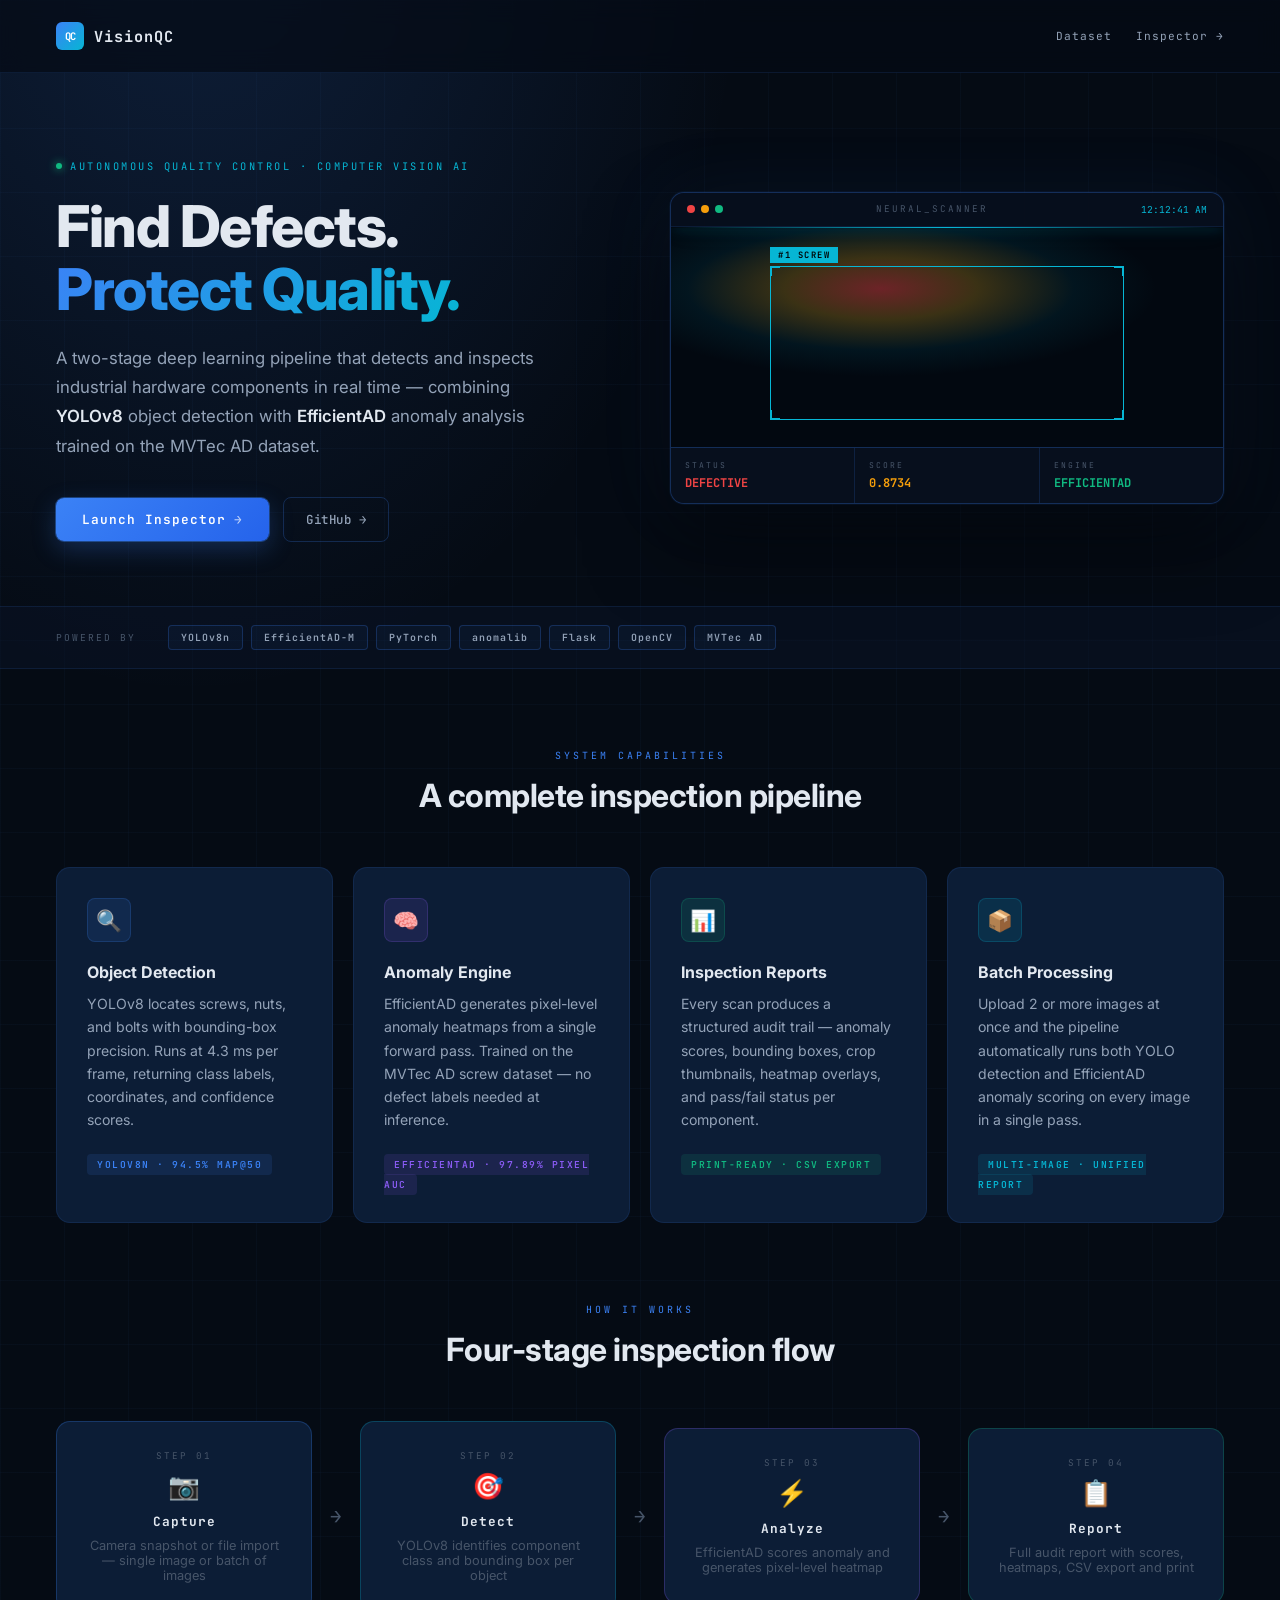
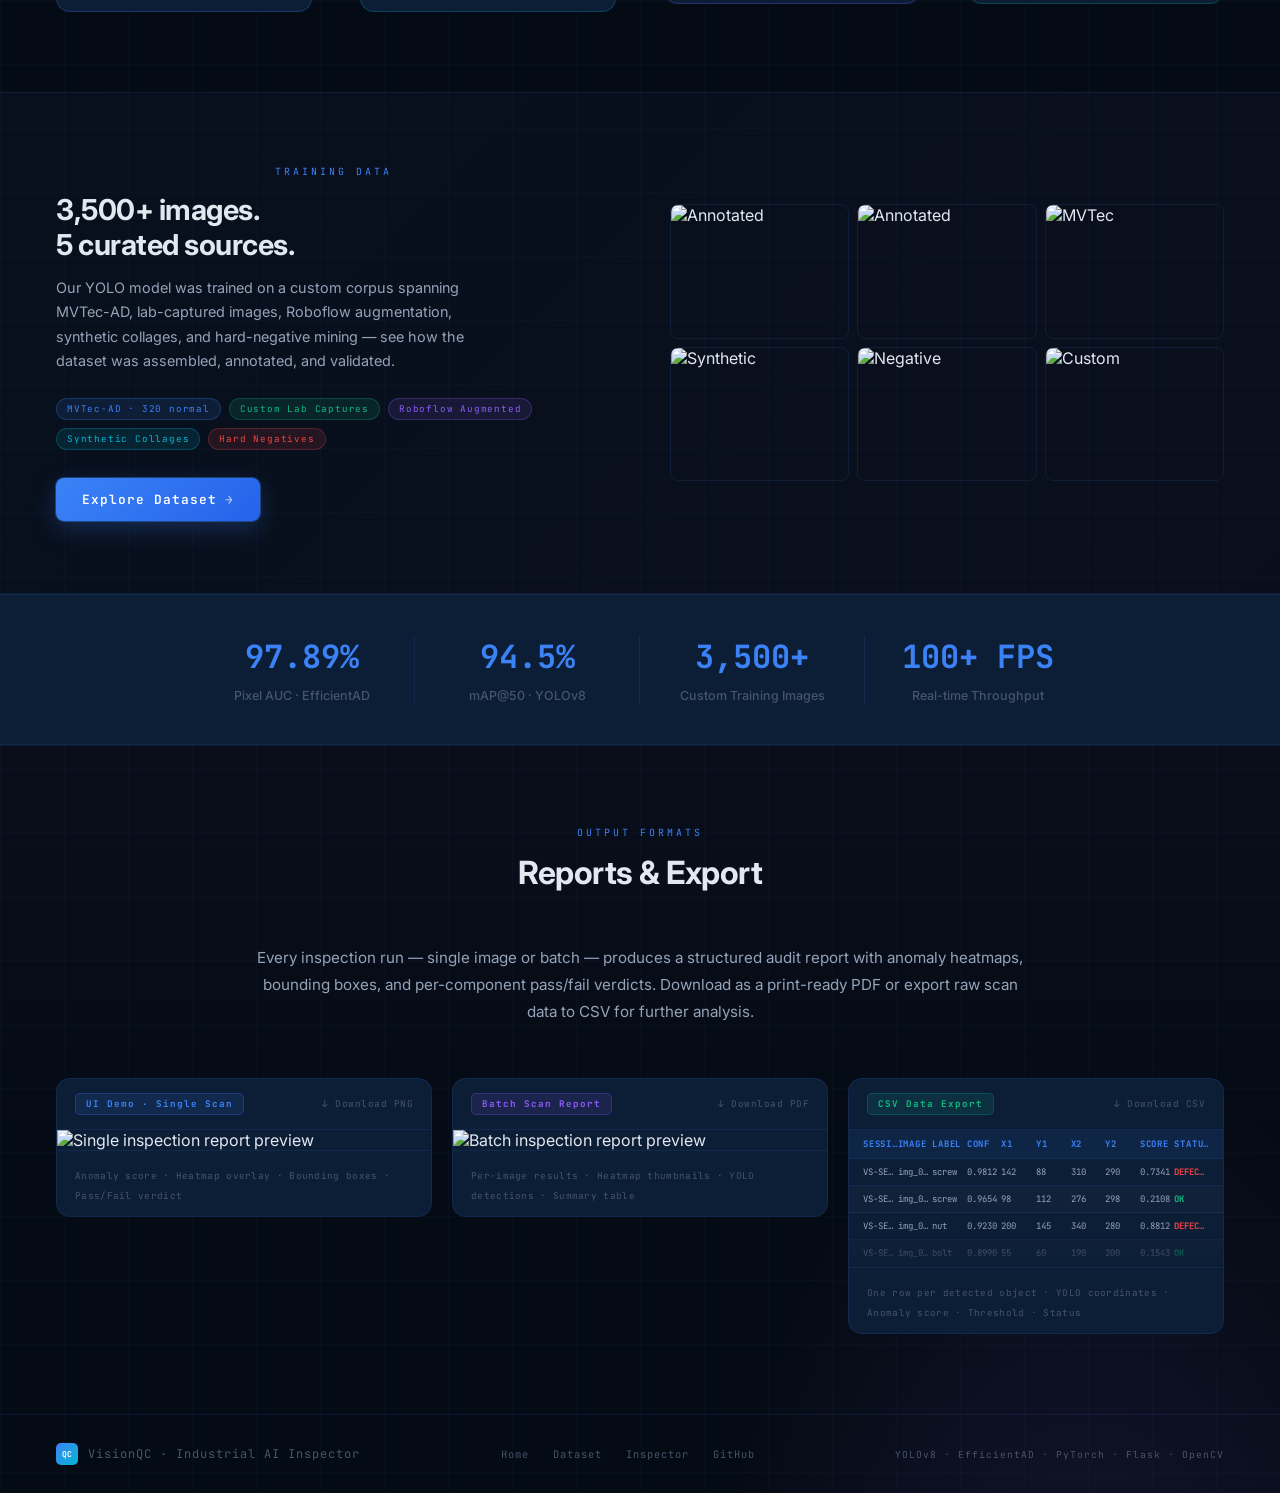
==== index.html @ ea5e5233 "Initial commit — VisionQC Industrial Defect Detection AI Two-stage deep learning pipeline: YOLOv8n d" ====
<!DOCTYPE html>
<html lang="en">
<head>
    <meta charset="UTF-8">
    <meta name="viewport" content="width=device-width, initial-scale=1.0">
    <title>VisionQC — Industrial Defect Detection AI</title>
    <link rel="preconnect" href="https://fonts.googleapis.com">
    <link href="https://fonts.googleapis.com/css2?family=Inter:wght@300;400;500;600;700;800&family=JetBrains+Mono:wght@400;500;600;700&display=swap" rel="stylesheet">
    <link rel="stylesheet" href="style.css">
</head>
<body class="index-body">

<!-- ── NAV ──────────────────────────────────────────────────── -->
<nav class="nav">
    <div class="nav-logo">
        <div class="logo-icon">QC</div>
        <span class="logo-text">VisionQC</span>
    </div>
    <div class="nav-right">
        <a href="dataset.html" class="nav-link">Dataset</a>
        <a href="dashboard.html" class="nav-link">Inspector →</a>
    </div>
</nav>

<!-- ── HERO ─────────────────────────────────────────────────── -->
<section class="hero">
    <div class="hero-content">
        <div class="hero-eyebrow">
            <span class="live-dot"></span>
            Autonomous Quality Control · Computer Vision AI
        </div>
        <h1 class="hero-title">
            Find Defects.<br>
            <span class="text-gradient">Protect Quality.</span>
        </h1>
        <p class="hero-desc">
            A two-stage deep learning pipeline that detects and inspects industrial hardware
            components in real time — combining <strong>YOLOv8</strong> object detection with
            <strong>EfficientAD</strong> anomaly analysis trained on the MVTec AD dataset.
        </p>
        <div class="hero-cta">
            <a href="dashboard.html" class="btn-primary">
                <span>Launch Inspector</span>
                <span class="btn-arrow">→</span>
            </a>
            <a href="https://github.com/devgandhi2705/VisionQC" class="btn-ghost" target="_blank" rel="noopener">GitHub →</a>
        </div>
    </div>

    <!-- Animated scanner mockup -->
    <div class="hero-visual">
        <div class="mockup-frame">
            <div class="mockup-topbar">
                <div class="mockup-dots">
                    <span style="background:#ef4444"></span>
                    <span style="background:#f59e0b"></span>
                    <span style="background:#10b981"></span>
                </div>
                <span class="mockup-name">NEURAL_SCANNER</span>
                <span class="mockup-time" id="mockClock">00:00:00</span>
            </div>
            <div class="mockup-viewport">
                <div class="mockup-heat"></div>
                <div class="mockup-scan-line"></div>
                <div class="mockup-bbox">
                    <div class="mockup-bbox-label">#1 SCREW</div>
                    <span class="mc tl"></span>
                    <span class="mc tr"></span>
                    <span class="mc bl"></span>
                    <span class="mc br"></span>
                </div>
            </div>
            <div class="mockup-statusbar">
                <div class="mockup-stat">
                    <span class="ms-label">Status</span>
                    <span class="ms-val defect">DEFECTIVE</span>
                </div>
                <div class="mockup-stat">
                    <span class="ms-label">Score</span>
                    <span class="ms-val score">0.8734</span>
                </div>
                <div class="mockup-stat">
                    <span class="ms-label">Engine</span>
                    <span class="ms-val ok">EFFICIENTAD</span>
                </div>
            </div>
        </div>
    </div>
</section>

<!-- ── TECH STRIP ────────────────────────────────────────────── -->
<div class="tech-strip">
    <span class="tech-powered">Powered by</span>
    <div class="tech-badges">
        <span class="tech-badge">YOLOv8n</span>
        <span class="tech-badge">EfficientAD-M</span>
        <span class="tech-badge">PyTorch</span>
        <span class="tech-badge">anomalib</span>
        <span class="tech-badge">Flask</span>
        <span class="tech-badge">OpenCV</span>
        <span class="tech-badge">MVTec AD</span>
    </div>
</div>

<!-- ── FEATURES ──────────────────────────────────────────────── -->
<section class="features-section">
    <p class="section-eyebrow">System Capabilities</p>
    <h2 class="section-title-main">A complete inspection pipeline</h2>
    <div class="features-grid">
        <div class="feat-card blue">
            <div class="feat-icon blue">🔍</div>
            <h3>Object Detection</h3>
            <p>YOLOv8 locates screws, nuts, and bolts with bounding-box precision. Runs at 4.3 ms per frame, returning class labels, coordinates, and confidence scores.</p>
            <span class="feat-chip blue">YOLOv8n · 94.5% mAP@50</span>
        </div>
        <div class="feat-card purple">
            <div class="feat-icon purple">🧠</div>
            <h3>Anomaly Engine</h3>
            <p>EfficientAD generates pixel-level anomaly heatmaps from a single forward pass. Trained on the MVTec AD screw dataset — no defect labels needed at inference.</p>
            <span class="feat-chip purple">EfficientAD · 97.89% Pixel AUC</span>
        </div>
        <div class="feat-card green">
            <div class="feat-icon green">📊</div>
            <h3>Inspection Reports</h3>
            <p>Every scan produces a structured audit trail — anomaly scores, bounding boxes, crop thumbnails, heatmap overlays, and pass/fail status per component.</p>
            <span class="feat-chip green">Print-ready · CSV export</span>
        </div>
        <div class="feat-card cyan">
            <div class="feat-icon cyan">📦</div>
            <h3>Batch Processing</h3>
            <p>Upload 2 or more images at once and the pipeline automatically runs both YOLO detection and EfficientAD anomaly scoring on every image in a single pass.</p>
            <span class="feat-chip cyan">Multi-image · Unified report</span>
        </div>
    </div>
</section>

<!-- ── PIPELINE STEPS ────────────────────────────────────────── -->
<section class="pipeline-section" style="padding-top:0;">
    <p class="section-eyebrow">How it works</p>
    <h2 class="section-title-main">Four-stage inspection flow</h2>
    <div class="pipeline-steps pipeline-steps-4">
        <div class="pipe-step" style="border-color:rgba(59,130,246,0.25);">
            <div class="pipe-num">STEP 01</div>
            <span class="pipe-icon">📷</span>
            <div class="pipe-name">Capture</div>
            <div class="pipe-sub">Camera snapshot or file import — single image or batch of images</div>
        </div>
        <div class="pipe-arrow">→</div>
        <div class="pipe-step" style="border-color:rgba(6,182,212,0.25);">
            <div class="pipe-num">STEP 02</div>
            <span class="pipe-icon">🎯</span>
            <div class="pipe-name">Detect</div>
            <div class="pipe-sub">YOLOv8 identifies component class and bounding box per object</div>
        </div>
        <div class="pipe-arrow">→</div>
        <div class="pipe-step" style="border-color:rgba(139,92,246,0.25);">
            <div class="pipe-num">STEP 03</div>
            <span class="pipe-icon">⚡</span>
            <div class="pipe-name">Analyze</div>
            <div class="pipe-sub">EfficientAD scores anomaly and generates pixel-level heatmap</div>
        </div>
        <div class="pipe-arrow">→</div>
        <div class="pipe-step" style="border-color:rgba(16,185,129,0.25);">
            <div class="pipe-num">STEP 04</div>
            <span class="pipe-icon">📋</span>
            <div class="pipe-name">Report</div>
            <div class="pipe-sub">Full audit report with scores, heatmaps, CSV export and print</div>
        </div>
    </div>
</section>

<!-- ── DATASET HIGHLIGHT ──────────────────────────────────────── -->
<section class="dataset-highlight-section">
    <div class="ds-hl-inner">
        <div class="ds-hl-text">
            <p class="section-eyebrow" style="margin-bottom:14px;">Training Data</p>
            <h2 class="section-title-main" style="font-size:1.8rem; margin-bottom:14px; text-align:left;">
                3,500+ images.<br>5 curated sources.
            </h2>
            <p style="font-size:0.9rem; color:var(--t2); line-height:1.7; margin-bottom:24px; max-width:440px;">
                Our YOLO model was trained on a custom corpus spanning MVTec-AD, lab-captured images,
                Roboflow augmentation, synthetic collages, and hard-negative mining — see how the
                dataset was assembled, annotated, and validated.
            </p>
            <div class="ds-hl-chips">
                <span class="ds-chip blue">MVTec-AD · 320 normal</span>
                <span class="ds-chip green">Custom Lab Captures</span>
                <span class="ds-chip purple">Roboflow Augmented</span>
                <span class="ds-chip cyan">Synthetic Collages</span>
                <span class="ds-chip red">Hard Negatives</span>
            </div>
            <a href="dataset.html" class="btn-primary" style="display:inline-flex; margin-top:28px;">
                <span>Explore Dataset</span>
                <span class="btn-arrow">→</span>
            </a>
        </div>
        <div class="ds-hl-gallery">
            <div class="ds-hl-img-grid">
                <img src="static/dataset/visualized/img_000001.jpg" alt="Annotated">
                <img src="static/dataset/visualized/img_000003.jpg" alt="Annotated">
                <img src="static/dataset/mvtec/mvtec_02.jpeg" alt="MVTec">
                <img src="static/dataset/synthetic/synth_02.jpeg" alt="Synthetic">
                <img src="static/dataset/negatives/neg_02.jpeg" alt="Negative">
                <img src="static/dataset/own/own_01.jpg" alt="Custom">
            </div>
        </div>
    </div>
</section>

<!-- ── STATS ─────────────────────────────────────────────────── -->
<div class="stats-strip">
    <div class="stats-inner">
        <div class="stat-item">
            <span class="stat-num">97.89%</span>
            <span class="stat-desc">Pixel AUC · EfficientAD</span>
        </div>
        <div class="stat-item">
            <span class="stat-num">94.5%</span>
            <span class="stat-desc">mAP@50 · YOLOv8</span>
        </div>
        <div class="stat-item">
            <span class="stat-num">3,500+</span>
            <span class="stat-desc">Custom Training Images</span>
        </div>
        <div class="stat-item">
            <span class="stat-num">100+ FPS</span>
            <span class="stat-desc">Real-time Throughput</span>
        </div>
    </div>
</div>

<!-- ── REPORTS & EXPORT ───────────────────────────────────────── -->
<section class="reports-section">
    <div class="reports-inner">
        <div class="reports-header">
            <p class="section-eyebrow">Output Formats</p>
            <h2 class="section-title-main">Reports & Export</h2>
            <p class="reports-sub">
                Every inspection run — single image or batch — produces a structured audit report
                with anomaly heatmaps, bounding boxes, and per-component pass/fail verdicts.
                Download as a print-ready PDF or export raw scan data to CSV for further analysis.
            </p>
        </div>

        <div class="reports-grid">

            <!-- Single Report -->
            <div class="report-preview-card">
                <div class="rpc-header">
                    <div class="rpc-tag blue">UI Demo · Single Scan</div>
                    <a href="static/output/single_report.png" download="single_report.png" target="_blank" class="rpc-dl-btn">
                        ↓ Download PNG
                    </a>
                </div>
                <div class="rpc-img-wrap">
                    <img src="static/output/single_report.png" alt="Single inspection report preview">
                    <div class="rpc-img-overlay">
                        <a href="static/output/single_report.png" download="single_report.png" target="_blank" class="rpc-dl-big">Download Sample Report</a>
                    </div>
                </div>
                <div class="rpc-footer">
                    <span class="rpc-detail">Anomaly score · Heatmap overlay · Bounding boxes · Pass/Fail verdict</span>
                </div>
            </div>

            <!-- Batch Report -->
            <div class="report-preview-card">
                <div class="rpc-header">
                    <div class="rpc-tag purple">Batch Scan Report</div>
                    <a href="static/output/VisionQC — Inspection Report.pdf" download target="_blank" class="rpc-dl-btn">
                        ↓ Download PDF
                    </a>
                </div>
                <div class="rpc-img-wrap">
                    <img src="static/output/batch_report.png" alt="Batch inspection report preview">
                    <div class="rpc-img-overlay">
                        <a href="static/output/VisionQC — Inspection Report.pdf" download target="_blank" class="rpc-dl-big">Download Sample Report</a>
                    </div>
                </div>
                <div class="rpc-footer">
                    <span class="rpc-detail">Per-image results · Heatmap thumbnails · YOLO detections · Summary table</span>
                </div>
            </div>

            <!-- CSV Export -->
            <div class="report-preview-card csv-card">
                <div class="rpc-header">
                    <div class="rpc-tag green">CSV Data Export</div>
                    <a href="static/output/visionqc_batch_VS-SEBS0EV8_1778145481576.csv" download="visionqc_sample_export.csv" target="_blank" class="rpc-dl-btn">
                        ↓ Download CSV
                    </a>
                </div>
                <div class="csv-preview">
                    <div class="csv-header-row">
                        <span>SESSION</span><span>IMAGE</span><span>LABEL</span><span>CONF</span><span>X1</span><span>Y1</span><span>X2</span><span>Y2</span><span>SCORE</span><span>STATUS</span>
                    </div>
                    <div class="csv-data-row">
                        <span>VS-SE…</span><span>img_01.jpg</span><span>screw</span><span>0.9812</span><span>142</span><span>88</span><span>310</span><span>290</span><span>0.7341</span><span class="csv-status defect">DEFECTIVE</span>
                    </div>
                    <div class="csv-data-row alt">
                        <span>VS-SE…</span><span>img_02.jpg</span><span>screw</span><span>0.9654</span><span>98</span><span>112</span><span>276</span><span>298</span><span>0.2108</span><span class="csv-status ok">OK</span>
                    </div>
                    <div class="csv-data-row">
                        <span>VS-SE…</span><span>img_03.jpg</span><span>nut</span><span>0.9230</span><span>200</span><span>145</span><span>340</span><span>280</span><span>0.8812</span><span class="csv-status defect">DEFECTIVE</span>
                    </div>
                    <div class="csv-data-row alt">
                        <span>VS-SE…</span><span>img_04.jpg</span><span>bolt</span><span>0.8990</span><span>55</span><span>60</span><span>190</span><span>200</span><span>0.1543</span><span class="csv-status ok">OK</span>
                    </div>
                    <div class="csv-fade"></div>
                </div>
                <div class="rpc-footer">
                    <span class="rpc-detail">One row per detected object · YOLO coordinates · Anomaly score · Threshold · Status</span>
                </div>
            </div>

        </div>
    </div>
</section>

<!-- ── FOOTER ────────────────────────────────────────────────── -->
<footer class="site-footer">
    <div class="footer-brand">
        <div class="footer-logo-icon">QC</div>
        <span class="footer-name">VisionQC · Industrial AI Inspector</span>
    </div>
    <div class="footer-nav">
        <a href="index.html" class="footer-nav-link">Home</a>
        <a href="dataset.html" class="footer-nav-link">Dataset</a>
        <a href="dashboard.html" class="footer-nav-link">Inspector</a>
        <a href="https://github.com/devgandhi2705/VisionQC" class="footer-nav-link" target="_blank" rel="noopener">GitHub</a>
    </div>
    <span class="footer-stack">YOLOv8 · EfficientAD · PyTorch · Flask · OpenCV</span>
</footer>

<script>
    function tick() {
        document.getElementById('mockClock').textContent = new Date().toLocaleTimeString();
    }
    setInterval(tick, 1000);
    tick();
</script>
</body>
</html>
---- style.css ----
/* ================================================================
   VISIONQC — DESIGN SYSTEM & INDEX PAGE
   Font: Inter (body) + JetBrains Mono (data)
================================================================ */
@import url('https://fonts.googleapis.com/css2?family=Inter:wght@300;400;500;600;700;800&family=JetBrains+Mono:wght@400;500;600;700&display=swap');

/* ── Tokens ───────────────────────────────────────────────────── */
:root {
    --bg:          #050b14;
    --surface:     #0a1628;
    --panel:       #0c1d36;
    --border:      rgba(59,130,246,0.12);
    --border-mid:  rgba(59,130,246,0.24);

    --blue:        #3b82f6;
    --blue-soft:   rgba(59,130,246,0.12);
    --blue-glow:   rgba(59,130,246,0.25);
    --cyan:        #06b6d4;
    --cyan-soft:   rgba(6,182,212,0.12);
    --green:       #10b981;
    --green-soft:  rgba(16,185,129,0.12);
    --red:         #ef4444;
    --red-soft:    rgba(239,68,68,0.12);
    --purple:      #8b5cf6;
    --purple-soft: rgba(139,92,246,0.12);
    --amber:       #f59e0b;

    --t1: #e2e8f0;
    --t2: #94a3b8;
    --t3: #475569;

    --mono: 'JetBrains Mono', 'Fira Code', monospace;
    --sans: 'Inter', -apple-system, sans-serif;

    --radius: 8px;
    --radius-lg: 14px;
}

/* ── Reset ────────────────────────────────────────────────────── */
*, *::before, *::after { box-sizing: border-box; margin: 0; padding: 0; }
a { text-decoration: none; }

/* ================================================================
   INDEX PAGE
================================================================ */
.index-body {
    min-height: 100vh;
    background-color: var(--bg);
    background-image:
        radial-gradient(ellipse 80% 50% at 15% -5%,  rgba(59,130,246,0.18) 0%, transparent 55%),
        radial-gradient(ellipse 55% 45% at 85% 110%, rgba(139,92,246,0.13) 0%, transparent 55%),
        linear-gradient(rgba(59,130,246,0.035) 1px, transparent 1px),
        linear-gradient(90deg, rgba(59,130,246,0.035) 1px, transparent 1px);
    background-size: auto, auto, 64px 64px, 64px 64px;
    color: var(--t1);
    font-family: var(--sans);
    overflow-x: hidden;
}

/* ── NAV ──────────────────────────────────────────────────────── */
.nav {
    display: flex;
    justify-content: space-between;
    align-items: center;
    padding: 22px 56px;
    border-bottom: 1px solid var(--border);
    background: rgba(5,11,20,0.7);
    backdrop-filter: blur(12px);
    position: sticky;
    top: 0;
    z-index: 100;
}

.nav-logo {
    display: flex;
    align-items: center;
    gap: 10px;
}
.logo-icon {
    width: 28px; height: 28px;
    background: linear-gradient(135deg, var(--blue), var(--cyan));
    border-radius: 6px;
    display: flex;
    align-items: center;
    justify-content: center;
    font-family: var(--mono);
    font-size: 0.65rem;
    font-weight: 700;
    color: #fff;
    letter-spacing: -0.5px;
}
.logo-text {
    font-family: var(--mono);
    font-size: 0.95rem;
    font-weight: 700;
    color: var(--t1);
    letter-spacing: 1px;
}

.nav-right {
    display: flex;
    align-items: center;
    gap: 24px;
}
.nav-version {
    font-family: var(--mono);
    font-size: 0.6rem;
    color: var(--t3);
    padding: 3px 10px;
    border: 1px solid var(--border);
    border-radius: 99px;
    letter-spacing: 1.5px;
}
.nav-link {
    font-family: var(--mono);
    font-size: 0.7rem;
    color: var(--t2);
    letter-spacing: 1px;
    transition: color 0.2s;
}
.nav-link:hover { color: var(--blue); }

/* ── HERO ─────────────────────────────────────────────────────── */
.hero {
    display: grid;
    grid-template-columns: 1fr 1fr;
    gap: 60px;
    align-items: center;
    padding: 80px 56px 64px;
    max-width: 1280px;
    margin: 0 auto;
}

.hero-eyebrow {
    display: inline-flex;
    align-items: center;
    gap: 8px;
    font-family: var(--mono);
    font-size: 0.65rem;
    letter-spacing: 2.5px;
    text-transform: uppercase;
    color: var(--cyan);
    margin-bottom: 22px;
}
.live-dot {
    width: 6px; height: 6px;
    border-radius: 50%;
    background: var(--green);
    box-shadow: 0 0 8px var(--green);
    animation: livePulse 2s ease-in-out infinite;
}
@keyframes livePulse { 0%,100%{opacity:1;transform:scale(1)} 50%{opacity:0.5;transform:scale(0.85)} }

.hero-title {
    font-size: clamp(2.4rem, 4.5vw, 3.6rem);
    font-weight: 800;
    line-height: 1.1;
    letter-spacing: -1.5px;
    margin-bottom: 22px;
    color: var(--t1);
}
.text-gradient {
    background: linear-gradient(135deg, var(--blue) 0%, var(--cyan) 100%);
    -webkit-background-clip: text;
    -webkit-text-fill-color: transparent;
    background-clip: text;
}

.hero-desc {
    font-size: 1.05rem;
    line-height: 1.75;
    color: var(--t2);
    margin-bottom: 36px;
    max-width: 480px;
}
.hero-desc strong { color: var(--t1); font-weight: 600; }

.hero-cta {
    display: flex;
    gap: 14px;
    align-items: center;
    flex-wrap: wrap;
}

.btn-primary {
    display: inline-flex;
    align-items: center;
    gap: 8px;
    background: linear-gradient(135deg, var(--blue), #2563eb);
    color: #fff;
    font-family: var(--mono);
    font-size: 0.8rem;
    font-weight: 600;
    letter-spacing: 1px;
    padding: 13px 26px;
    border-radius: var(--radius);
    border: none;
    cursor: pointer;
    transition: all 0.25s;
    box-shadow: 0 0 0 1px rgba(59,130,246,0.4), 0 8px 24px rgba(59,130,246,0.25);
}
.btn-primary:hover {
    transform: translateY(-2px);
    box-shadow: 0 0 0 1px rgba(59,130,246,0.5), 0 12px 32px rgba(59,130,246,0.35);
}
.btn-arrow { opacity: 0.7; transition: transform 0.2s; }
.btn-primary:hover .btn-arrow { transform: translateX(3px); }

.btn-ghost {
    display: inline-flex;
    align-items: center;
    gap: 6px;
    background: transparent;
    color: var(--t2);
    font-family: var(--mono);
    font-size: 0.78rem;
    font-weight: 500;
    letter-spacing: 0.5px;
    padding: 13px 22px;
    border-radius: var(--radius);
    border: 1px solid var(--border-mid);
    cursor: pointer;
    transition: all 0.25s;
}
.btn-ghost:hover { border-color: var(--blue); color: var(--blue); background: var(--blue-soft); }

/* ── HERO VISUAL (MOCKUP) ─────────────────────────────────────── */
.hero-visual { position: relative; }

.mockup-frame {
    background: rgba(10,22,44,0.85);
    border: 1px solid var(--border-mid);
    border-radius: var(--radius-lg);
    overflow: hidden;
    box-shadow:
        0 0 0 1px rgba(59,130,246,0.06),
        0 40px 80px rgba(0,0,0,0.5),
        0 0 80px rgba(59,130,246,0.08);
    animation: floatUp 6s ease-in-out infinite;
}
@keyframes floatUp { 0%,100%{transform:translateY(0)} 50%{transform:translateY(-8px)} }

.mockup-topbar {
    display: flex;
    align-items: center;
    justify-content: space-between;
    padding: 10px 16px;
    background: rgba(5,11,20,0.6);
    border-bottom: 1px solid var(--border);
}
.mockup-dots { display: flex; gap: 6px; }
.mockup-dots span {
    width: 8px; height: 8px;
    border-radius: 50%;
    background: var(--border-mid);
}
.mockup-name {
    font-family: var(--mono);
    font-size: 0.58rem;
    color: var(--t3);
    letter-spacing: 2px;
    text-transform: uppercase;
}
.mockup-time {
    font-family: var(--mono);
    font-size: 0.6rem;
    color: var(--cyan);
}

.mockup-viewport {
    position: relative;
    height: 220px;
    background: #020810;
    overflow: hidden;
}

/* Simulated heatmap gradient background */
.mockup-heat {
    position: absolute;
    inset: 0;
    background: radial-gradient(ellipse 50% 40% at 38% 28%, rgba(239,68,68,0.6) 0%, rgba(251,191,36,0.3) 35%, rgba(6,182,212,0.1) 70%, transparent 100%);
    opacity: 0.75;
}

.mockup-scan-line {
    position: absolute;
    left: 0; right: 0;
    height: 1px;
    background: linear-gradient(90deg, transparent, var(--cyan), transparent);
    box-shadow: 0 0 12px var(--cyan), 0 0 24px rgba(6,182,212,0.4);
    animation: scanDown 3s linear infinite;
    z-index: 5;
}
@keyframes scanDown { 0%{top:0%} 100%{top:100%} }

.mockup-bbox {
    position: absolute;
    top: 18%; left: 18%; right: 18%; bottom: 12%;
    border: 1.5px solid var(--cyan);
    z-index: 6;
}
.mockup-bbox-label {
    position: absolute;
    top: -20px; left: -1px;
    font-family: var(--mono);
    font-size: 0.55rem;
    font-weight: 600;
    letter-spacing: 1.5px;
    color: #000;
    background: var(--cyan);
    padding: 2px 8px;
}

/* Corner brackets */
.mc { position: absolute; width: 10px; height: 10px; border-color: var(--cyan); border-style: solid; }
.mc.tl { top: -1px; left: -1px; border-width: 2px 0 0 2px; }
.mc.tr { top: -1px; right: -1px; border-width: 2px 2px 0 0; }
.mc.bl { bottom: -1px; left: -1px; border-width: 0 0 2px 2px; }
.mc.br { bottom: -1px; right: -1px; border-width: 0 2px 2px 0; }

.mockup-statusbar {
    display: grid;
    grid-template-columns: repeat(3, 1fr);
    gap: 1px;
    background: var(--border);
    border-top: 1px solid var(--border);
}
.mockup-stat {
    background: rgba(5,11,20,0.8);
    padding: 12px 14px;
    display: flex;
    flex-direction: column;
    gap: 5px;
}
.ms-label {
    font-family: var(--mono);
    font-size: 0.5rem;
    letter-spacing: 2px;
    text-transform: uppercase;
    color: var(--t3);
}
.ms-val {
    font-family: var(--mono);
    font-size: 0.75rem;
    font-weight: 700;
}
.ms-val.ok { color: var(--green); }
.ms-val.defect { color: var(--red); }
.ms-val.score { color: var(--amber); }

/* ── TECH STRIP ───────────────────────────────────────────────── */
.tech-strip {
    border-top: 1px solid var(--border);
    border-bottom: 1px solid var(--border);
    background: rgba(10,22,44,0.4);
    padding: 18px 56px;
    display: flex;
    align-items: center;
    gap: 28px;
    flex-wrap: wrap;
    max-width: 1280px;
    margin: 0 auto;
    width: 100%;
}
.tech-powered {
    font-family: var(--mono);
    font-size: 0.6rem;
    letter-spacing: 2px;
    text-transform: uppercase;
    color: var(--t3);
    white-space: nowrap;
    margin-right: 4px;
}
.tech-badges {
    display: flex;
    gap: 8px;
    flex-wrap: wrap;
}
.tech-badge {
    font-family: var(--mono);
    font-size: 0.62rem;
    font-weight: 600;
    letter-spacing: 1px;
    color: var(--t2);
    padding: 5px 12px;
    border: 1px solid var(--border-mid);
    border-radius: 4px;
    background: rgba(59,130,246,0.05);
    transition: all 0.2s;
    cursor: default;
    white-space: nowrap;
}
.tech-badge:hover { border-color: var(--blue); color: var(--blue); background: var(--blue-soft); }

/* ── FEATURE CARDS ────────────────────────────────────────────── */
.features-section {
    padding: 80px 56px;
    max-width: 1280px;
    margin: 0 auto;
}
.section-eyebrow {
    font-family: var(--mono);
    font-size: 0.62rem;
    letter-spacing: 3px;
    text-transform: uppercase;
    color: var(--blue);
    margin-bottom: 14px;
    text-align: center;
}
.section-title-main {
    font-size: 2rem;
    font-weight: 700;
    letter-spacing: -0.5px;
    text-align: center;
    margin-bottom: 52px;
    color: var(--t1);
}

.features-grid {
    display: grid;
    grid-template-columns: repeat(4, 1fr);
    gap: 20px;
}
@media (max-width: 1100px) {
    .features-grid { grid-template-columns: repeat(2, 1fr); }
}
@media (max-width: 640px) {
    .features-grid { grid-template-columns: 1fr; }
}

.feat-card {
    background: var(--panel);
    border: 1px solid var(--border);
    border-radius: var(--radius-lg);
    padding: 30px;
    position: relative;
    overflow: hidden;
    transition: border-color 0.3s, box-shadow 0.3s, transform 0.3s;
}
.feat-card::before {
    content: '';
    position: absolute;
    top: 0; left: 0; right: 0;
    height: 1px;
    opacity: 0;
    transition: opacity 0.3s;
}
.feat-card.blue::before  { background: linear-gradient(90deg, transparent, var(--blue), transparent); }
.feat-card.purple::before{ background: linear-gradient(90deg, transparent, var(--purple), transparent); }
.feat-card.green::before { background: linear-gradient(90deg, transparent, var(--green), transparent); }

.feat-card:hover { transform: translateY(-4px); }
.feat-card.blue:hover   { border-color: rgba(59,130,246,0.35);   box-shadow: 0 16px 48px rgba(59,130,246,0.1); }
.feat-card.purple:hover { border-color: rgba(139,92,246,0.35);   box-shadow: 0 16px 48px rgba(139,92,246,0.1); }
.feat-card.green:hover  { border-color: rgba(16,185,129,0.35);   box-shadow: 0 16px 48px rgba(16,185,129,0.1); }
.feat-card:hover::before { opacity: 1; }

.feat-icon {
    width: 44px; height: 44px;
    border-radius: var(--radius);
    display: flex;
    align-items: center;
    justify-content: center;
    margin-bottom: 20px;
    font-size: 1.3rem;
}
.feat-icon.blue   { background: var(--blue-soft);   border: 1px solid rgba(59,130,246,0.2); }
.feat-icon.purple { background: var(--purple-soft); border: 1px solid rgba(139,92,246,0.2); }
.feat-icon.green  { background: var(--green-soft);  border: 1px solid rgba(16,185,129,0.2); }

.feat-card h3 {
    font-size: 1rem;
    font-weight: 700;
    margin-bottom: 10px;
    color: var(--t1);
}
.feat-card p {
    font-size: 0.88rem;
    line-height: 1.65;
    color: var(--t2);
    margin-bottom: 20px;
}
.feat-chip {
    font-family: var(--mono);
    font-size: 0.6rem;
    font-weight: 600;
    letter-spacing: 1.5px;
    text-transform: uppercase;
    padding: 4px 10px;
    border-radius: 4px;
}
.feat-chip.blue   { color: var(--blue);   background: var(--blue-soft);   }
.feat-chip.purple { color: var(--purple); background: var(--purple-soft); }
.feat-chip.green  { color: var(--green);  background: var(--green-soft);  }

/* ── STATS BAR ────────────────────────────────────────────────── */
.stats-strip {
    background: var(--panel);
    border-top: 1px solid var(--border);
    border-bottom: 1px solid var(--border);
    padding: 40px 56px;
}
.stats-inner {
    display: grid;
    grid-template-columns: repeat(4, 1fr);
    gap: 0;
    max-width: 900px;
    margin: 0 auto;
}
.stat-item {
    text-align: center;
    padding: 0 24px;
    border-right: 1px solid var(--border);
}
.stat-item:last-child { border-right: none; }
.stat-num {
    font-family: var(--mono);
    font-size: 2rem;
    font-weight: 700;
    color: var(--blue);
    margin-bottom: 6px;
    display: block;
}
.stat-desc {
    font-size: 0.78rem;
    color: var(--t3);
    font-weight: 500;
}

/* ── PIPELINE SECTION ─────────────────────────────────────────── */
.pipeline-section {
    padding: 80px 56px;
    max-width: 1280px;
    margin: 0 auto;
}
.pipeline-steps {
    display: grid;
    grid-template-columns: 1fr 60px 1fr 60px 1fr;
    align-items: center;
    gap: 0;
    margin-top: 48px;
}
.pipe-step {
    background: var(--panel);
    border: 1px solid var(--border);
    border-radius: var(--radius-lg);
    padding: 28px;
    text-align: center;
}
.pipe-num {
    font-family: var(--mono);
    font-size: 0.58rem;
    color: var(--t3);
    letter-spacing: 2px;
    margin-bottom: 8px;
}
.pipe-icon { font-size: 1.6rem; margin-bottom: 12px; display: block; }
.pipe-name {
    font-family: var(--mono);
    font-size: 0.8rem;
    font-weight: 700;
    color: var(--t1);
    letter-spacing: 1px;
    margin-bottom: 8px;
}
.pipe-sub { font-size: 0.8rem; color: var(--t3); }
.pipe-arrow {
    text-align: center;
    color: var(--t3);
    font-size: 1.2rem;
    font-family: var(--mono);
}

/* ── DATASET HIGHLIGHT SECTION ───────────────────────────────── */
.dataset-highlight-section {
    padding: 72px 56px;
    border-top: 1px solid var(--border);
    border-bottom: 1px solid var(--border);
    background: linear-gradient(135deg, rgba(59,130,246,0.04) 0%, rgba(139,92,246,0.04) 100%);
}
.ds-hl-inner {
    display: grid;
    grid-template-columns: 1fr 1fr;
    gap: 60px;
    align-items: center;
    max-width: 1200px;
    margin: 0 auto;
}
.ds-hl-chips {
    display: flex;
    flex-wrap: wrap;
    gap: 8px;
}
.ds-chip {
    font-family: var(--mono);
    font-size: 0.58rem;
    padding: 4px 10px;
    border-radius: 99px;
    letter-spacing: 0.8px;
}
.ds-chip.blue   { background: var(--blue-soft);   color: var(--blue);   border: 1px solid rgba(59,130,246,0.25); }
.ds-chip.green  { background: var(--green-soft);  color: var(--green);  border: 1px solid rgba(16,185,129,0.25); }
.ds-chip.purple { background: var(--purple-soft); color: var(--purple); border: 1px solid rgba(139,92,246,0.25); }
.ds-chip.cyan   { background: var(--cyan-soft);   color: var(--cyan);   border: 1px solid rgba(6,182,212,0.25); }
.ds-chip.red    { background: var(--red-soft);    color: var(--red);    border: 1px solid rgba(239,68,68,0.25); }

.ds-hl-gallery {
    position: relative;
}
.ds-hl-img-grid {
    display: grid;
    grid-template-columns: repeat(3, 1fr);
    gap: 8px;
}
.ds-hl-img-grid img {
    width: 100%;
    aspect-ratio: 4/3;
    object-fit: cover;
    border-radius: var(--radius);
    border: 1px solid var(--border);
    transition: transform 0.2s, border-color 0.2s;
}
.ds-hl-img-grid img:hover {
    transform: scale(1.04);
    border-color: var(--border-mid);
}

@media (max-width: 900px) {
    .ds-hl-inner { grid-template-columns: 1fr; gap: 32px; }
    .dataset-highlight-section { padding: 48px 24px; }
}

/* ── 4-COLUMN PIPELINE ────────────────────────────────────────── */
.pipeline-steps-4 {
    grid-template-columns: 1fr 48px 1fr 48px 1fr 48px 1fr;
}

/* ── 4th feature card colour (cyan) ─────────────────────────── */
.feat-card.cyan { }
.feat-card.cyan::before { background: linear-gradient(90deg, transparent, var(--cyan), transparent); }
.feat-card.cyan:hover { border-color: rgba(6,182,212,0.35); box-shadow: 0 16px 48px rgba(6,182,212,0.1); }
.feat-icon.cyan  { background: var(--cyan-soft);  border: 1px solid rgba(6,182,212,0.2); }
.feat-chip.cyan  { color: var(--cyan);  background: var(--cyan-soft); }


/* ── REPORTS & EXPORT SECTION ────────────────────────────────── */
.reports-section {
    padding: 80px 56px;
    border-top: 1px solid var(--border);
    background: linear-gradient(180deg, rgba(139,92,246,0.03) 0%, transparent 60%);
}
.reports-inner { max-width: 1280px; margin: 0 auto; }
.reports-header { text-align: center; margin-bottom: 52px; }
.reports-header-left { display: contents; }
.reports-sub {
    font-size: 0.95rem;
    color: var(--t2);
    line-height: 1.8;
    max-width: 780px;
    margin: 0 auto;
}

.reports-grid {
    display: grid;
    grid-template-columns: 1fr 1fr 1fr;
    gap: 20px;
    align-items: start;
}

.report-preview-card {
    background: var(--panel);
    border: 1px solid var(--border);
    border-radius: var(--radius-lg);
    overflow: hidden;
    transition: border-color 0.2s, transform 0.2s;
}
.report-preview-card:hover {
    border-color: var(--border-mid);
    transform: translateY(-3px);
}

.rpc-header {
    display: flex;
    justify-content: space-between;
    align-items: center;
    padding: 14px 18px;
    border-bottom: 1px solid var(--border);
}
.rpc-tag {
    font-family: var(--mono);
    font-size: 0.58rem;
    font-weight: 700;
    letter-spacing: 1px;
    padding: 4px 10px;
    border-radius: 5px;
}
.rpc-tag.blue   { background: var(--blue-soft);   color: var(--blue);   border: 1px solid rgba(59,130,246,0.25); }
.rpc-tag.purple { background: var(--purple-soft); color: var(--purple); border: 1px solid rgba(139,92,246,0.25); }
.rpc-tag.green  { background: var(--green-soft);  color: var(--green);  border: 1px solid rgba(16,185,129,0.25); }

.rpc-dl-btn {
    font-family: var(--mono);
    font-size: 0.58rem;
    color: var(--t3);
    letter-spacing: 0.5px;
    transition: color 0.2s;
    text-decoration: none;
}
.rpc-dl-btn:hover { color: var(--blue); }

.rpc-img-wrap {
    position: relative;
    overflow: hidden;
}
.rpc-img-wrap img {
    width: 100%;
    display: block;
    object-fit: cover;
    transition: transform 0.3s;
}
.rpc-img-overlay {
    position: absolute;
    inset: 0;
    background: rgba(5,11,20,0.75);
    display: flex;
    align-items: center;
    justify-content: center;
    opacity: 0;
    transition: opacity 0.2s;
}
.rpc-img-wrap:hover img { transform: scale(1.03); }
.rpc-img-wrap:hover .rpc-img-overlay { opacity: 1; }
.rpc-dl-big {
    font-family: var(--mono);
    font-size: 0.7rem;
    font-weight: 600;
    color: #fff;
    background: var(--blue);
    padding: 10px 20px;
    border-radius: var(--radius);
    text-decoration: none;
    letter-spacing: 0.5px;
    transition: background 0.2s;
}
.rpc-dl-big:hover { background: #2563eb; }

.rpc-footer {
    padding: 12px 18px;
    border-top: 1px solid var(--border);
}
.rpc-detail {
    font-family: var(--mono);
    font-size: 0.58rem;
    color: var(--t3);
    letter-spacing: 0.3px;
    line-height: 1.6;
}

/* CSV preview card */
.csv-preview {
    padding: 0;
    overflow: hidden;
    position: relative;
    font-family: var(--mono);
    font-size: 0.56rem;
}
.csv-header-row {
    display: grid;
    grid-template-columns: repeat(10, 1fr);
    gap: 0;
    background: rgba(59,130,246,0.08);
    border-bottom: 1px solid var(--border);
    padding: 8px 14px;
    color: var(--blue);
    letter-spacing: 0.8px;
    font-weight: 700;
}
.csv-data-row {
    display: grid;
    grid-template-columns: repeat(10, 1fr);
    gap: 0;
    padding: 7px 14px;
    color: var(--t2);
    border-bottom: 1px solid var(--border);
}
.csv-data-row.alt { background: rgba(255,255,255,0.015); }
.csv-header-row span, .csv-data-row span {
    white-space: nowrap;
    overflow: hidden;
    text-overflow: ellipsis;
}
.csv-status { font-weight: 700; }
.csv-status.defect { color: var(--red); }
.csv-status.ok { color: var(--green); }
.csv-fade {
    position: absolute;
    bottom: 0; left: 0; right: 0;
    height: 40px;
    background: linear-gradient(transparent, var(--panel));
    pointer-events: none;
}

@media (max-width: 1100px) { .reports-grid { grid-template-columns: 1fr 1fr; } }
@media (max-width: 700px)  { .reports-grid { grid-template-columns: 1fr; } }

/* ── FOOTER NAV ───────────────────────────────────────────────── */
.footer-nav {
    display: flex;
    gap: 24px;
    align-items: center;
}
.footer-nav-link {
    font-family: var(--mono);
    font-size: 0.65rem;
    color: var(--t3);
    letter-spacing: 1px;
    transition: color 0.2s;
}
.footer-nav-link:hover { color: var(--blue); }

/* ── FOOTER ───────────────────────────────────────────────────── */
.site-footer {
    border-top: 1px solid var(--border);
    padding: 28px 56px;
    display: flex;
    justify-content: space-between;
    align-items: center;
}
.footer-brand {
    display: flex;
    align-items: center;
    gap: 10px;
}
.footer-logo-icon {
    width: 22px; height: 22px;
    background: linear-gradient(135deg, var(--blue), var(--cyan));
    border-radius: 5px;
    display: flex;
    align-items: center;
    justify-content: center;
    font-family: var(--mono);
    font-size: 0.5rem;
    font-weight: 700;
    color: #fff;
}
.footer-name {
    font-family: var(--mono);
    font-size: 0.75rem;
    color: var(--t3);
    letter-spacing: 1px;
}
.footer-stack {
    font-family: var(--mono);
    font-size: 0.6rem;
    color: var(--t3);
    letter-spacing: 1px;
}
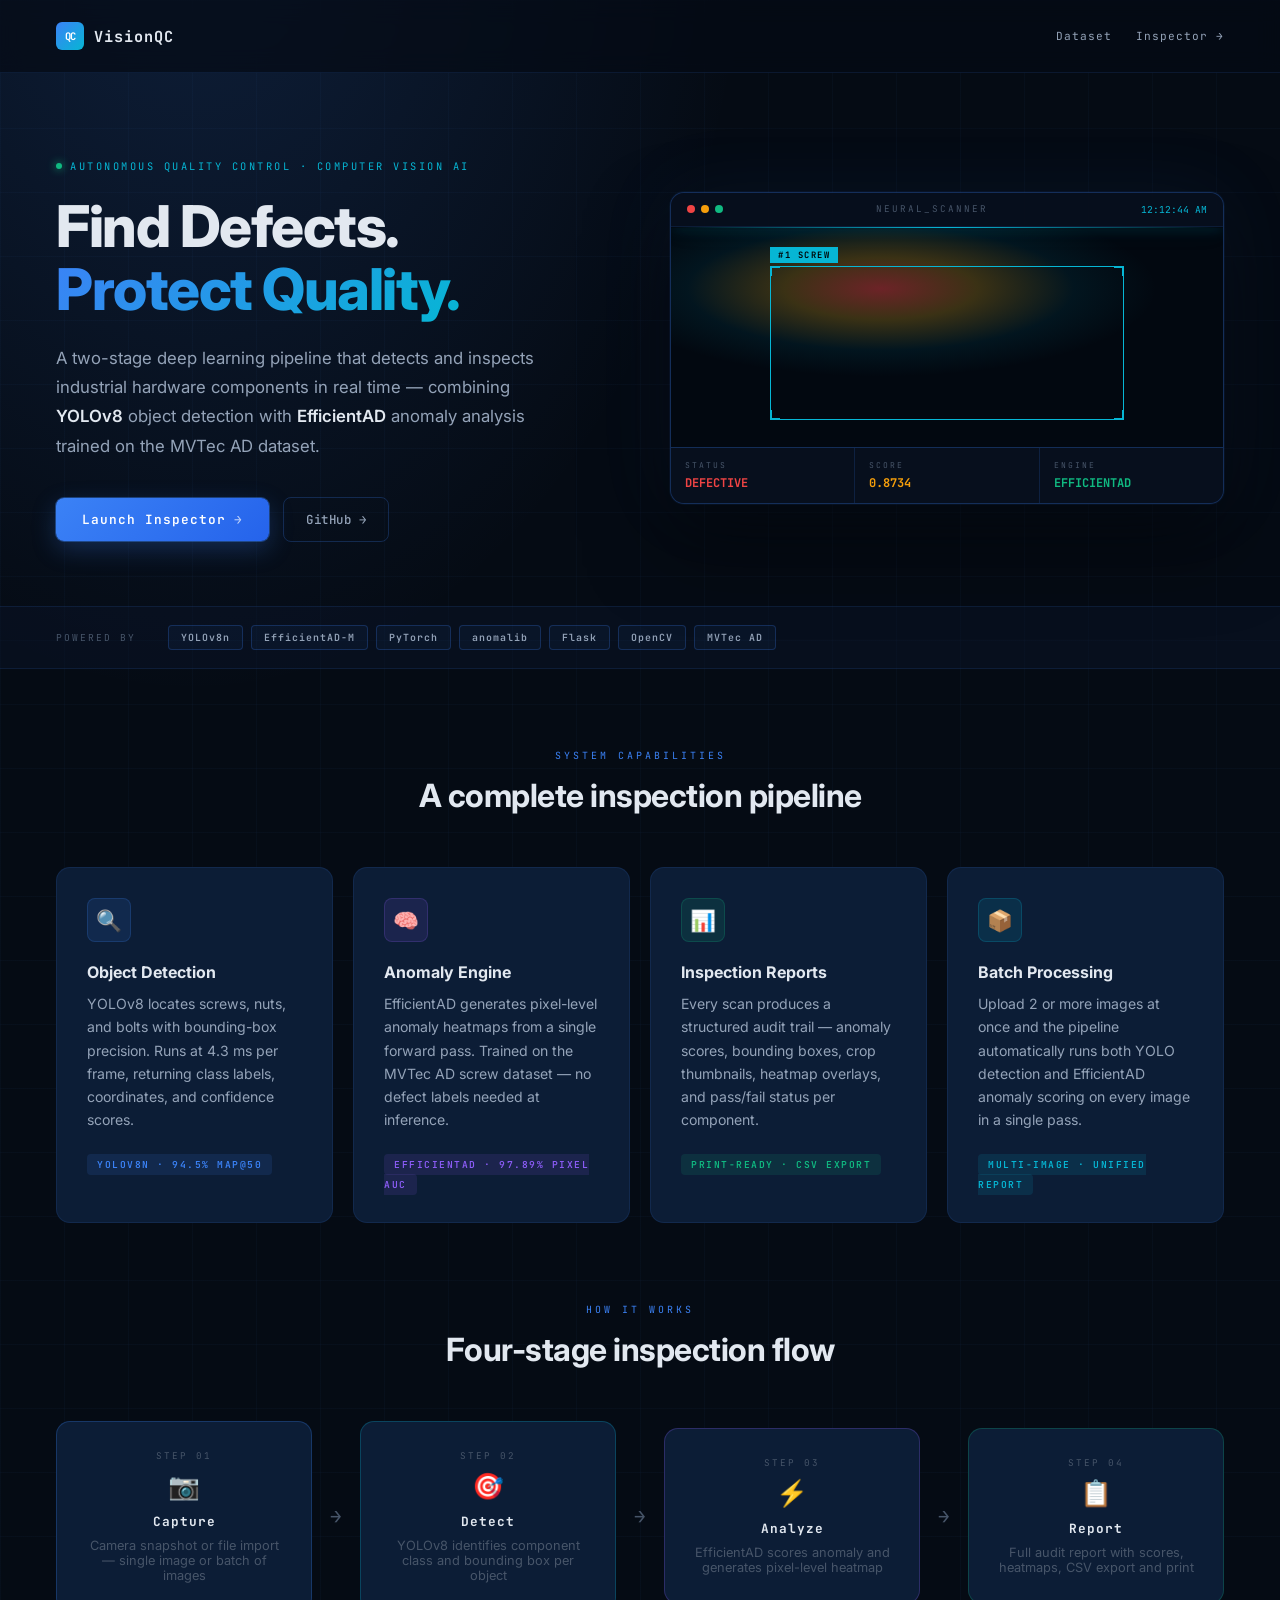
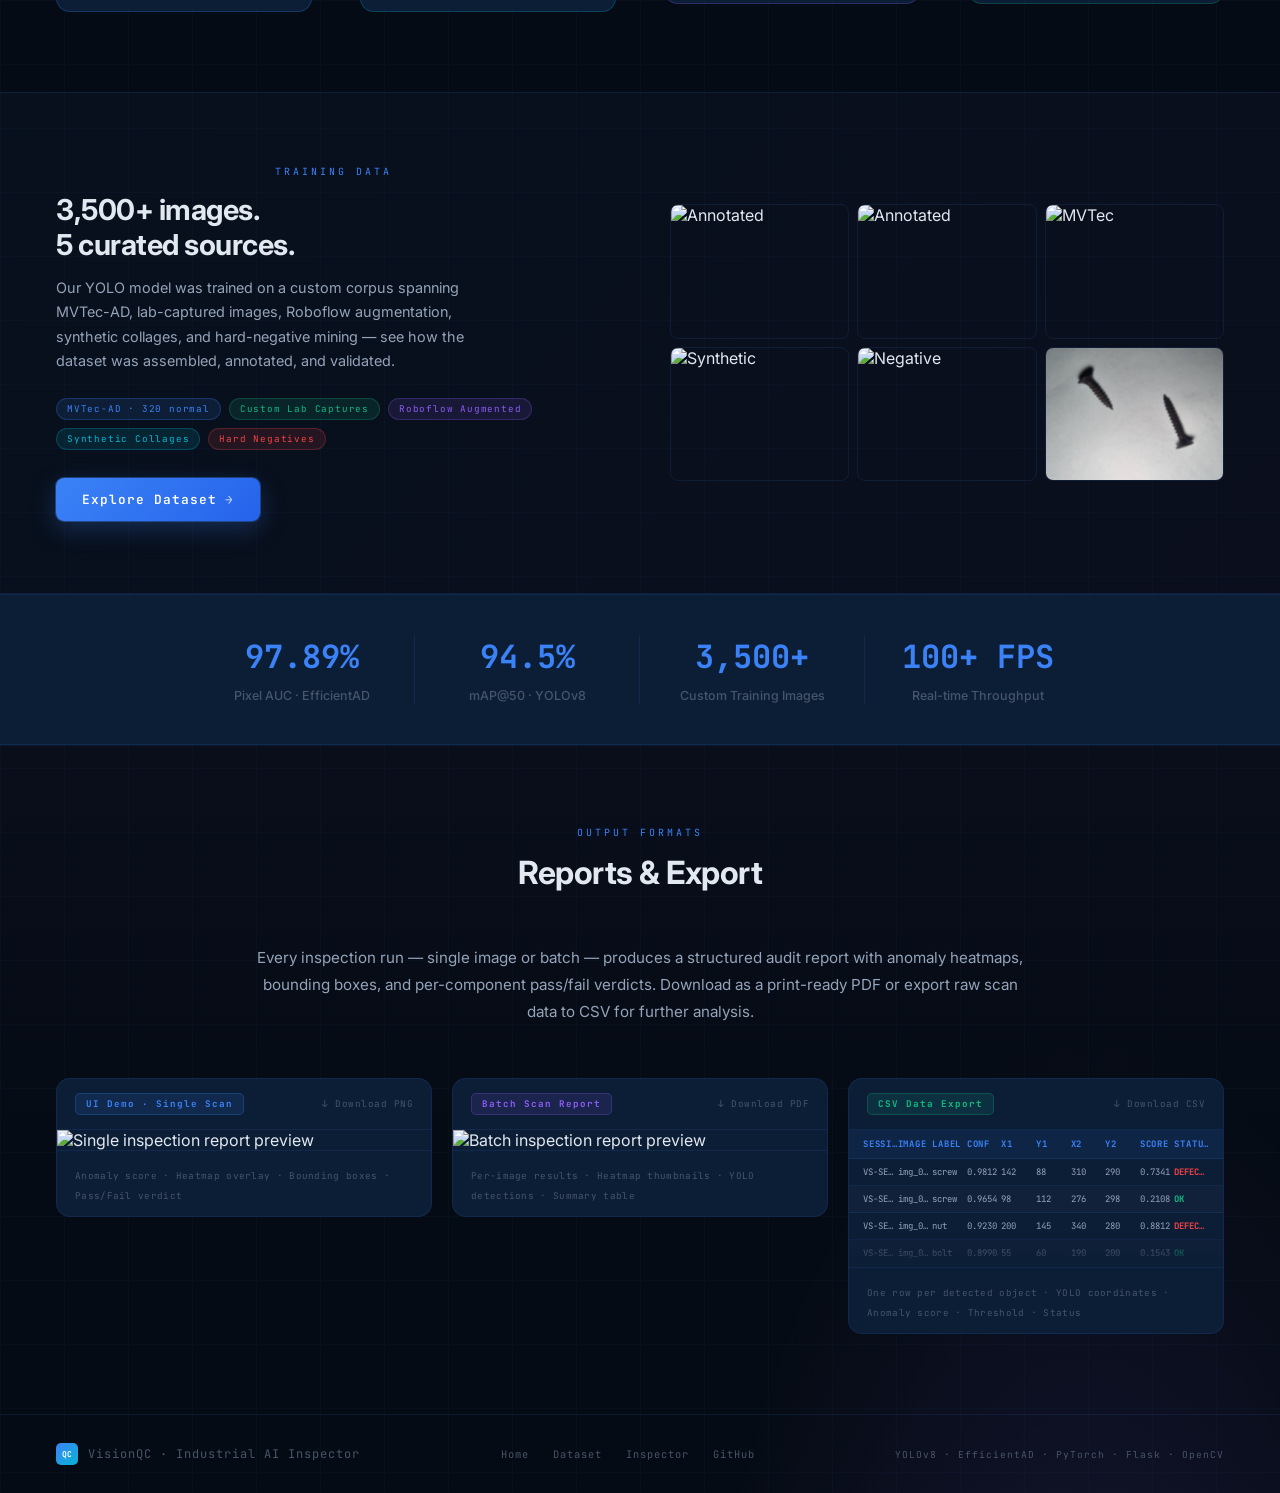
==== commit dbb616d1: "Fix mobile sizing: clamp() base rules + move reductions to ≤900px Root cause: size-reduction rules w" ====
--- a/index.html
+++ b/index.html
@@ -6,7 +6,7 @@
     <title>VisionQC — Industrial Defect Detection AI</title>
     <link rel="preconnect" href="https://fonts.googleapis.com">
     <link href="https://fonts.googleapis.com/css2?family=Inter:wght@300;400;500;600;700;800&family=JetBrains+Mono:wght@400;500;600;700&display=swap" rel="stylesheet">
-    <link rel="stylesheet" href="style.css">
+    <link rel="stylesheet" href="style.css?v=3">
 </head>
 <body class="index-body">
 
--- a/style.css
+++ b/style.css
@@ -124,9 +124,9 @@
 .hero {
     display: grid;
     grid-template-columns: 1fr 1fr;
-    gap: 60px;
-    align-items: center;
-    padding: 80px 56px 64px;
+    gap: clamp(24px, 5vw, 60px);
+    align-items: center;
+    padding: clamp(28px, 7vw, 80px) clamp(16px, 5vw, 56px) clamp(22px, 6vw, 64px);
     max-width: 1280px;
     margin: 0 auto;
 }
@@ -394,7 +394,7 @@
 
 /* ── FEATURE CARDS ────────────────────────────────────────────── */
 .features-section {
-    padding: 80px 56px;
+    padding: clamp(28px, 7vw, 80px) clamp(16px, 5vw, 56px);
     max-width: 1280px;
     margin: 0 auto;
 }
@@ -408,11 +408,11 @@
     text-align: center;
 }
 .section-title-main {
-    font-size: 2rem;
+    font-size: clamp(1.3rem, 3.5vw, 2rem);
     font-weight: 700;
     letter-spacing: -0.5px;
     text-align: center;
-    margin-bottom: 52px;
+    margin-bottom: clamp(20px, 4.5vw, 52px);
     color: var(--t1);
 }
 
@@ -432,7 +432,7 @@
     background: var(--panel);
     border: 1px solid var(--border);
     border-radius: var(--radius-lg);
-    padding: 30px;
+    padding: clamp(16px, 3.5vw, 30px);
     position: relative;
     overflow: hidden;
     transition: border-color 0.3s, box-shadow 0.3s, transform 0.3s;
@@ -498,7 +498,7 @@
     background: var(--panel);
     border-top: 1px solid var(--border);
     border-bottom: 1px solid var(--border);
-    padding: 40px 56px;
+    padding: clamp(20px, 4vw, 40px) clamp(16px, 5vw, 56px);
 }
 .stats-inner {
     display: grid;
@@ -515,7 +515,7 @@
 .stat-item:last-child { border-right: none; }
 .stat-num {
     font-family: var(--mono);
-    font-size: 2rem;
+    font-size: clamp(1.35rem, 3.8vw, 2rem);
     font-weight: 700;
     color: var(--blue);
     margin-bottom: 6px;
@@ -529,7 +529,7 @@
 
 /* ── PIPELINE SECTION ─────────────────────────────────────────── */
 .pipeline-section {
-    padding: 80px 56px;
+    padding: clamp(28px, 7vw, 80px) clamp(16px, 5vw, 56px);
     max-width: 1280px;
     margin: 0 auto;
 }
@@ -544,7 +544,7 @@
     background: var(--panel);
     border: 1px solid var(--border);
     border-radius: var(--radius-lg);
-    padding: 28px;
+    padding: clamp(14px, 3vw, 28px);
     text-align: center;
 }
 .pipe-num {
@@ -855,3 +855,136 @@
     color: var(--t3);
     letter-spacing: 1px;
 }
+
+/* ================================================================
+   RESPONSIVE BREAKPOINTS
+================================================================ */
+
+/* ── Tablet landscape / small desktop (≤ 1024px) ──────────────── */
+@media (max-width: 1024px) {
+    .nav              { padding: 18px 28px; }
+    .hero             { padding: 60px 28px 48px; gap: 40px; }
+    .tech-strip       { padding: 16px 28px; }
+    .features-section { padding: 60px 28px; }
+    .pipeline-section { padding: 60px 28px; }
+    .stats-strip      { padding: 32px 28px; }
+    .reports-section  { padding: 60px 28px; }
+    .site-footer      { padding: 24px 28px; }
+}
+
+/* ── Tablet portrait (≤ 768px) ─────────────────────────────────── */
+@media (max-width: 768px) {
+    /* Nav */
+    .nav { padding: 14px 20px; }
+    .nav-right { gap: 14px; }
+
+    /* Hero: stack columns */
+    .hero {
+        grid-template-columns: 1fr;
+        padding: 44px 20px 36px;
+        gap: 36px;
+    }
+    .hero-desc { max-width: 100%; }
+    .hero-visual { max-width: 420px; width: 100%; margin: 0 auto; }
+
+    /* Tech strip */
+    .tech-strip { padding: 14px 20px; gap: 14px; }
+
+    /* Features */
+    .features-section { padding: 44px 20px; }
+    .section-title-main { margin-bottom: 32px; }
+
+    /* Pipeline: 2×2 on tablet (hide arrows) */
+    .pipeline-section  { padding: 44px 20px; }
+    .pipeline-steps-4  { grid-template-columns: 1fr 1fr; gap: 14px; }
+    .pipeline-steps-4 .pipe-arrow { display: none; }
+    .pipe-step { padding: 20px 18px; }
+
+    /* Stats: 2×2 */
+    .stats-strip  { padding: 24px 20px; }
+    .stats-inner  { grid-template-columns: repeat(2, 1fr); max-width: 100%; }
+    .stat-item    { border-right: none; border-bottom: 1px solid var(--border); padding: 16px 0; }
+    .stat-item:nth-child(odd)  { border-right: 1px solid var(--border); }
+    .stat-item:nth-child(3),
+    .stat-item:nth-child(4)    { border-bottom: none; }
+    .stat-num  { font-size: 1.7rem; }
+
+    /* Dataset highlight */
+    .dataset-highlight-section { padding: 36px 20px; }
+
+    /* Reports */
+    .reports-section { padding: 44px 20px; }
+
+    /* Footer: stack */
+    .site-footer {
+        padding: 24px 20px;
+        flex-direction: column;
+        align-items: center;
+        gap: 14px;
+        text-align: center;
+    }
+    .footer-nav { flex-wrap: wrap; justify-content: center; gap: 14px; }
+}
+
+/* ── Mobile (≤ 480px) ──────────────────────────────────────────── */
+@media (max-width: 480px) {
+    /* Nav */
+    .nav { padding: 12px 16px; }
+
+    /* Hero */
+    .hero { padding: 28px 16px 22px; gap: 22px; }
+    .hero-title { letter-spacing: -1px; }
+    .hero-desc  { font-size: 0.9rem; line-height: 1.65; }
+    .hero-cta   { flex-direction: column; align-items: flex-start; gap: 10px; }
+    .btn-primary, .btn-ghost { width: 100%; justify-content: center; padding: 12px 20px; }
+
+    /* Mockup smaller */
+    .mockup-viewport { height: 165px; }
+    .mockup-stat { padding: 8px 10px; }
+    .ms-val { font-size: 0.65rem; }
+
+    /* Tech strip */
+    .tech-strip   { padding: 10px 16px; gap: 8px; }
+    .tech-powered { display: none; }
+    .tech-badge   { font-size: 0.58rem; padding: 4px 9px; }
+
+    /* Features — compact cards */
+    .features-section  { padding: 26px 16px; }
+    .section-eyebrow   { margin-bottom: 6px; }
+    .section-title-main { font-size: 1.3rem; margin-bottom: 18px; }
+    .feat-card { padding: 18px 16px; }
+    .feat-icon { width: 36px; height: 36px; font-size: 1.1rem; margin-bottom: 12px; }
+    .feat-card h3 { font-size: 0.9rem; margin-bottom: 7px; }
+    .feat-card p  { font-size: 0.8rem; line-height: 1.6; margin-bottom: 12px; }
+    .feat-chip    { font-size: 0.55rem; }
+
+    /* Pipeline: single column, compact */
+    .pipeline-section { padding: 26px 16px; }
+    .pipeline-steps-4 { grid-template-columns: 1fr; gap: 8px; }
+    .pipe-step { padding: 14px 14px; }
+    .pipe-icon { font-size: 1.2rem; margin-bottom: 6px; }
+    .pipe-name { font-size: 0.72rem; margin-bottom: 5px; }
+    .pipe-sub  { font-size: 0.72rem; }
+    .pipe-num  { margin-bottom: 5px; }
+
+    /* Stats — compact 2×2 */
+    .stats-strip { padding: 20px 16px; }
+    .stat-num    { font-size: 1.45rem; }
+    .stat-desc   { font-size: 0.68rem; }
+    .stat-item   { padding: 12px 0; }
+
+    /* Dataset highlight */
+    .dataset-highlight-section { padding: 26px 16px; }
+    .ds-hl-inner { gap: 18px; }
+
+    /* Reports */
+    .reports-section { padding: 26px 16px; }
+    .reports-header  { margin-bottom: 28px; }
+    .reports-sub     { font-size: 0.85rem; }
+
+    /* Footer */
+    .site-footer    { padding: 18px 16px; gap: 10px; }
+    .footer-stack   { display: none; }
+    .footer-nav     { gap: 12px; }
+    .footer-name    { font-size: 0.65rem; }
+}
